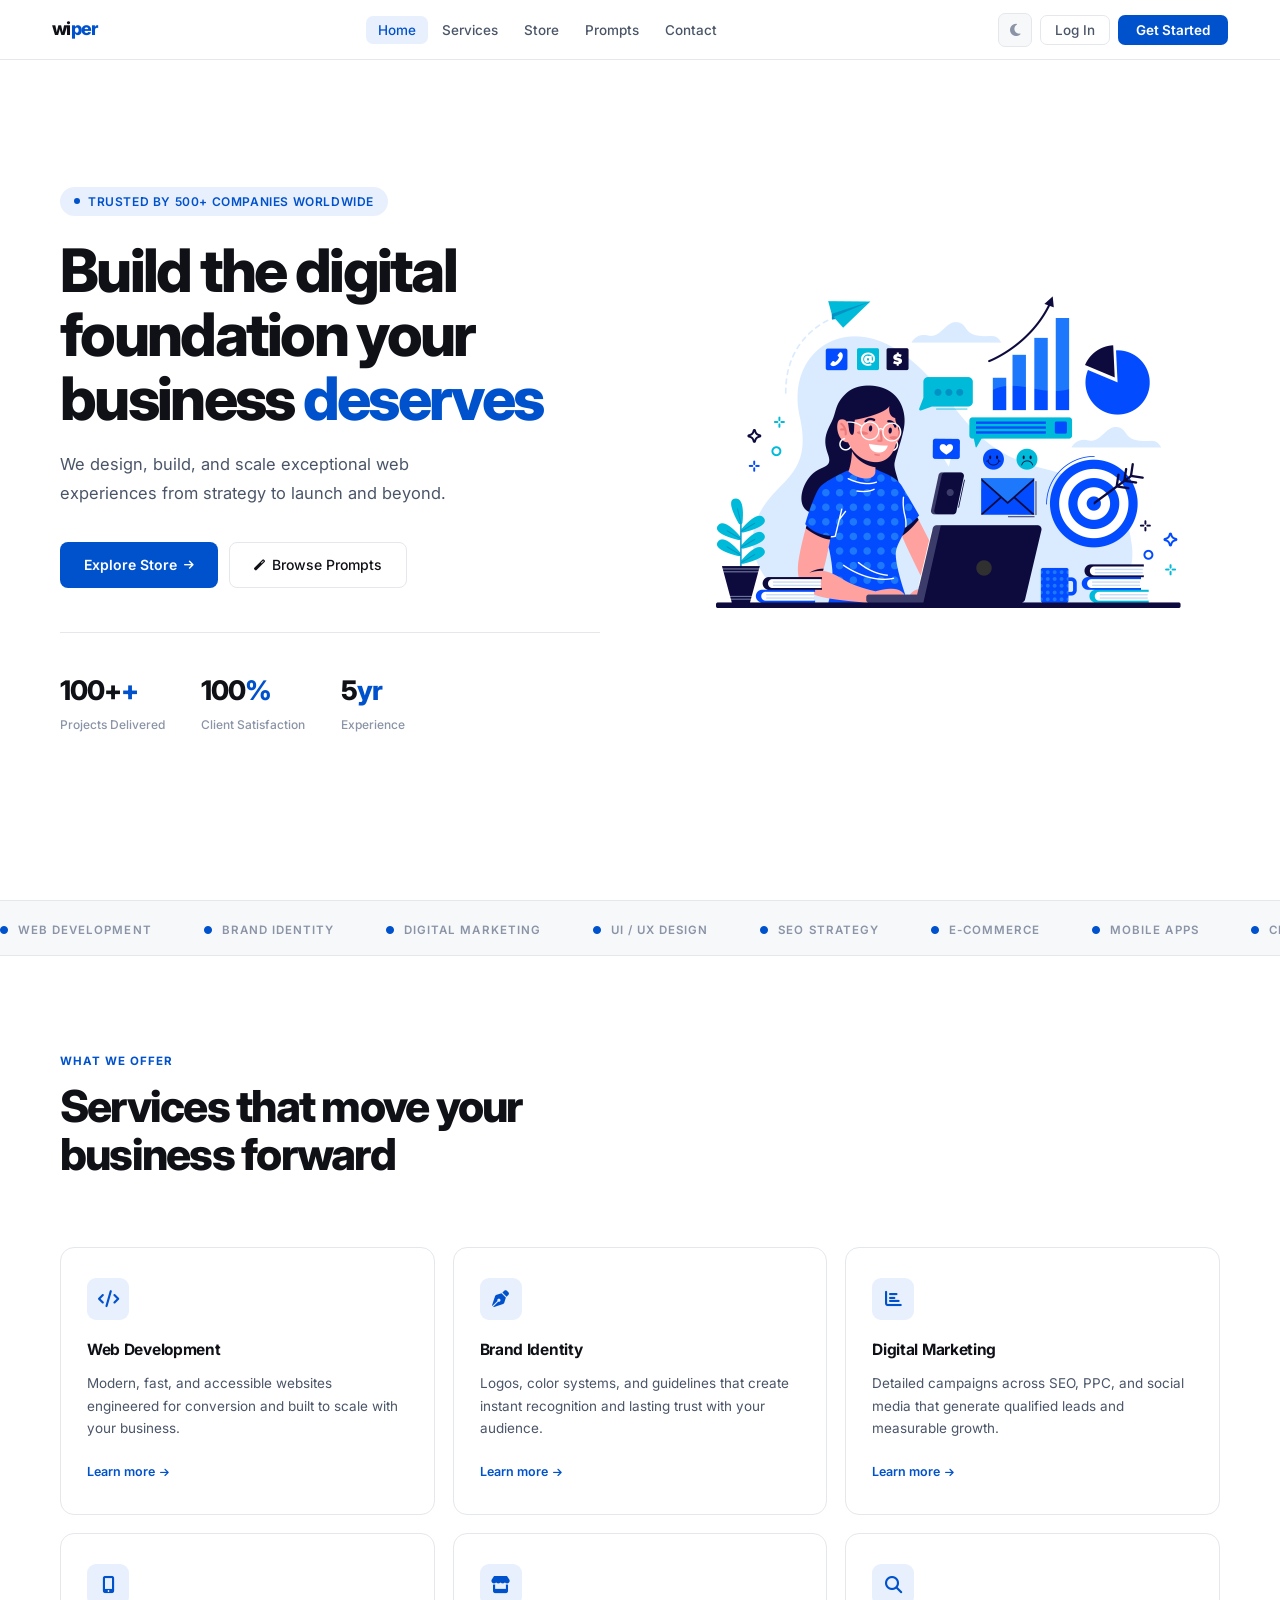
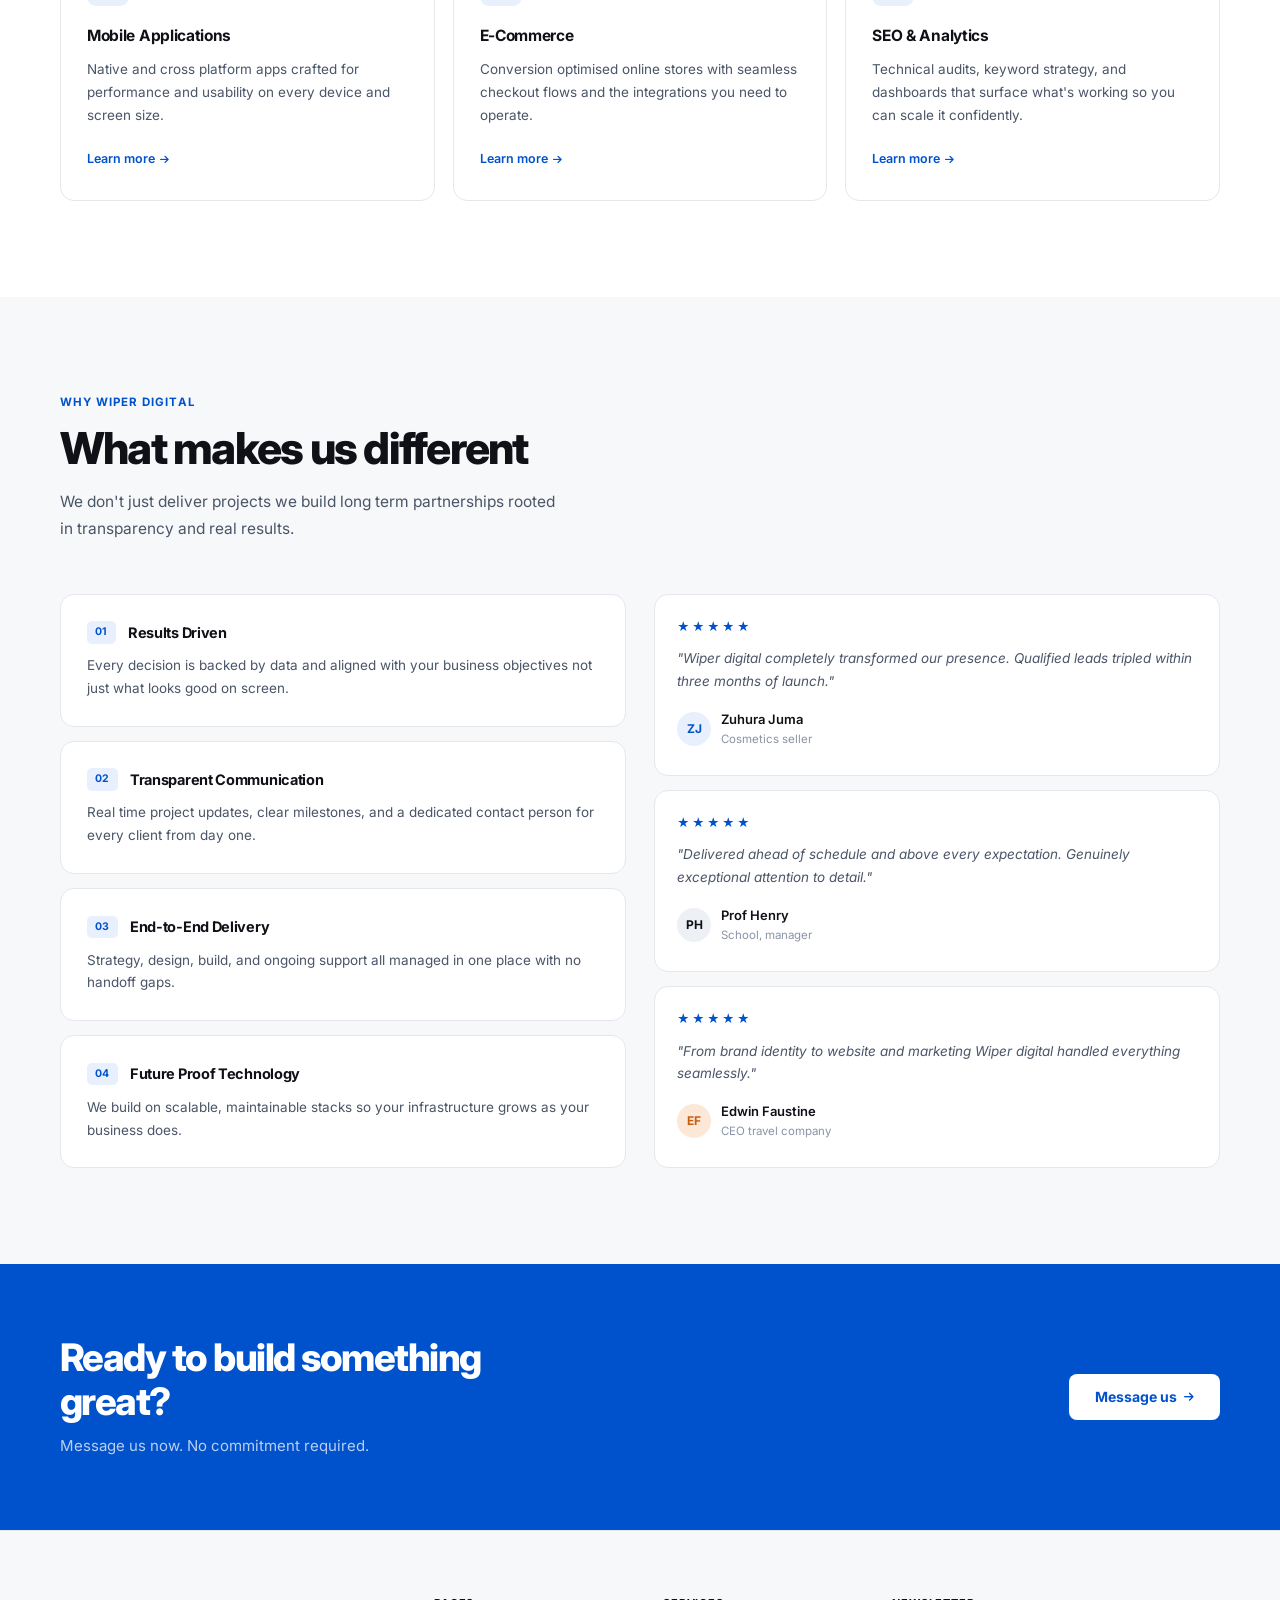
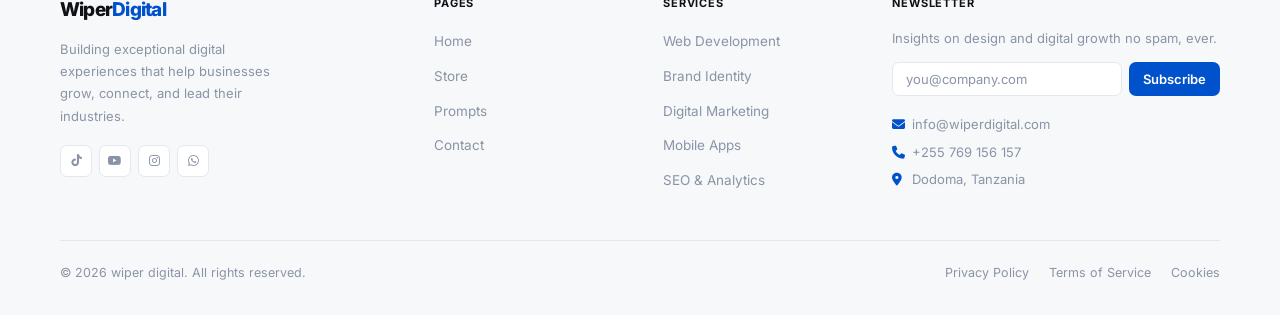
==== index.html @ 9b58d8a9 "Add files via upload is the digital marketing website in tanzania" ====
<!DOCTYPE html>
<html lang="en" data-theme="light">
<head>
<meta charset="UTF-8">
<meta name="viewport" content="width=device-width, initial-scale=1.0">
<title>Wiper digital Build Your Digital Future</title>
<link href="https://fonts.googleapis.com/css2?family=Inter:wght@300;400;500;600;700;800&display=swap" rel="stylesheet">
<link rel="stylesheet" href="https://cdnjs.cloudflare.com/ajax/libs/font-awesome/6.5.0/css/all.min.css">
<style>
:root{--bg:#ffffff;--bg-2:#f7f8fa;--bg-3:#edf0f4;--surface:#ffffff;--border:#e4e7ec;--text:#0f1117;--text-2:#4a5568;--text-3:#8a94a6;--accent:#0052cc;--accent-h:#0041a8;--accent-lt:#e8f0fe;--shadow-sm:0 1px 3px rgba(0,0,0,0.07),0 4px 12px rgba(0,0,0,0.04);--shadow-md:0 4px 24px rgba(0,0,0,0.09);--radius:10px;--radius-lg:14px;}
[data-theme="dark"]{--bg:#0c0d10;--bg-2:#13151a;--bg-3:#1c1f28;--surface:#161820;--border:#252830;--text:#eef0f4;--text-2:#9aa3b2;--text-3:#5a6272;--accent:#4d8eff;--accent-h:#6ba0ff;--accent-lt:rgba(77,142,255,0.1);--shadow-sm:0 1px 3px rgba(0,0,0,0.3);--shadow-md:0 4px 24px rgba(0,0,0,0.3);}
*,*::before,*::after{margin:0;padding:0;box-sizing:border-box;}html{scroll-behavior:smooth;}
body{font-family:'Inter',sans-serif;background:var(--bg);color:var(--text);line-height:1.6;transition:background .3s,color .3s;overflow-x:hidden;}
a{text-decoration:none;color:inherit;}ul{list-style:none;}
::-webkit-scrollbar{width:5px;}::-webkit-scrollbar-track{background:var(--bg-2);}::-webkit-scrollbar-thumb{background:var(--border);border-radius:10px;}
.navbar{position:fixed;top:0;left:0;right:0;z-index:1000;height:60px;display:flex;align-items:center;justify-content:space-between;padding:0 52px;background:rgba(255,255,255,0.88);backdrop-filter:blur(18px);-webkit-backdrop-filter:blur(18px);border-bottom:1px solid var(--border);transition:background .3s,border-color .3s;}
[data-theme="dark"] .navbar{background:rgba(12,13,16,0.88);}
.logo{font-size:18px;font-weight:800;letter-spacing:-.04em;color:var(--text);}.logo em{font-style:normal;color:var(--accent);}
.nav-links{display:flex;gap:2px;}
.nav-links a{font-size:13.5px;font-weight:500;color:var(--text-2);padding:6px 12px;border-radius:7px;transition:color .2s,background .2s;}
.nav-links a:hover,.nav-links a.active{color:var(--accent);background:var(--accent-lt);}
.nav-actions{display:flex;gap:8px;align-items:center;}
.btn-ghost{font-size:13.5px;font-weight:500;color:var(--text-2);padding:6px 14px;border-radius:7px;border:1px solid var(--border);background:transparent;cursor:pointer;transition:all .2s;font-family:'Inter',sans-serif;}
.btn-ghost:hover{color:var(--text);border-color:var(--text-3);}
.btn-solid{font-size:13.5px;font-weight:600;color:#fff;padding:7px 18px;border-radius:7px;background:var(--accent);border:none;cursor:pointer;transition:background .2s;font-family:'Inter',sans-serif;}
.btn-solid:hover{background:var(--accent-h);}
.theme-btn{width:34px;height:34px;border-radius:7px;border:1px solid var(--border);background:var(--bg-2);color:var(--text-3);display:flex;align-items:center;justify-content:center;cursor:pointer;font-size:14px;transition:all .2s;}
.theme-btn:hover{color:var(--accent);border-color:var(--accent);background:var(--accent-lt);}
.hamburger{display:none;background:none;border:none;font-size:20px;color:var(--text);cursor:pointer;padding:7px;border-radius:7px;}
.hamburger:hover{background:var(--bg-2);}
.mob-overlay{display:none;position:fixed;inset:0;background:rgba(0,0,0,0.4);backdrop-filter:blur(4px);z-index:1998;}
.mob-overlay.on{display:block;}
.mob-menu{position:fixed;top:0;right:-100%;width:272px;height:100%;background:var(--surface);border-left:1px solid var(--border);padding:22px 20px;z-index:1999;transition:right .35s cubic-bezier(.77,0,.175,1);}
.mob-menu.on{right:0;}
.mob-head{display:flex;justify-content:space-between;align-items:center;margin-bottom:28px;}
.mob-close{background:none;border:none;font-size:18px;color:var(--text-3);cursor:pointer;}
.mob-menu 
nav a{display:block;padding:11px 0;font-size:14.5px;font-weight:500;color:var(--text-2);border-bottom:1px solid var(--border);transition:color .2s,padding-left .2s;}
.mob-menu nav a:hover{color:var(--accent);padding-left:6px;}
.mob-auth{margin-top:22px;display:flex;flex-direction:column;gap:10px;}
.mob-auth .btn-ghost,.mob-auth .btn-solid{width:100%;text-align:center;padding:11px;}
.hero-wrap{min-height:100vh;display:flex;align-items:center;padding:90px 52px 70px;}
.hero-inner{max-width:1160px;margin:0 auto;display:flex;align-items:center;gap:72px;width:100%;}
.hero-text{flex:1;max-width:540px;}
.hero-badge{display:inline-flex;align-items:center;gap:8px;font-size:12px;font-weight:600;letter-spacing:.05em;text-transform:uppercase;color:var(--accent);background:var(--accent-lt);border-radius:50px;padding:5px 14px;margin-bottom:22px;}
.hero-badge span{width:6px;height:6px;border-radius:50%;background:var(--accent);animation:blink 1.6s infinite;}
@keyframes blink{0%,100%{opacity:1}50%{opacity:.25}}
.hero-text h1{font-size:clamp(36px,4.8vw,60px);font-weight:800;letter-spacing:-.045em;line-height:1.07;margin-bottom:20px;}
.hero-text h1 span{color:var(--accent);}
.hero-text p{font-size:16.5px;color:var(--text-2);line-height:1.75;max-width:430px;margin-bottom:34px;}
.hero-btns{display:flex;gap:11px;flex-wrap:wrap;}
.btn-primary{display:inline-flex;align-items:center;gap:7px;padding:11px 24px;background:var(--accent);color:#fff;font-size:14px;font-weight:600;border-radius:8px;border:none;cursor:pointer;font-family:'Inter',sans-serif;transition:background .2s,transform .2s,box-shadow .2s;}
.btn-primary:hover{background:var(--accent-h);transform:translateY(-1px);box-shadow:0 6px 20px rgba(0,82,204,.22);}
.btn-primary i{font-size:11px;transition:transform .2s;}
.btn-primary:hover i{transform:translateX(3px);}
.btn-outline{display:inline-flex;align-items:center;gap:7px;padding:11px 24px;background:transparent;color:var(--text);font-size:14px;font-weight:500;border-radius:8px;border:1.5px solid var(--border);cursor:pointer;font-family:'Inter',sans-serif;transition:border-color .2s,background .2s;}
.btn-outline:hover{border-color:var(--text-3);background:var(--bg-2);}
.hero-proof{display:flex;gap:36px;margin-top:44px;padding-top:36px;border-top:1px solid var(--border);flex-wrap:wrap;}
.proof-num{font-size:27px;font-weight:800;letter-spacing:-.04em;}.proof-num em{font-style:normal;color:var(--accent);}
.proof-lbl{font-size:12px;color:var(--text-3);font-weight:500;margin-top:2px;}
.hero-visual{flex:1;display:flex;justify-content:center;}.hero-svg{width:100%;max-width:500px;}
.marquee-bar{background:var(--bg-2);border-top:1px solid var(--border);border-bottom:1px solid var(--border);padding:14px 0;overflow:hidden;}
.m-track{display:inline-flex;gap:52px;white-space:nowrap;animation:marquee 26s linear infinite;}
.m-item{display:inline-flex;align-items:center;gap:9px;font-size:11.5px;font-weight:600;letter-spacing:.09em;text-transform:uppercase;color:var(--text-3);}
.m-item i{color:var(--accent);font-size:8px;}
@keyframes marquee{from{transform:translateX(0)}to{transform:translateX(-50%)}}
section{padding:96px 52px;}.wrap{max-width:1160px;margin:0 auto;}
.eyebrow{font-size:11.5px;font-weight:700;letter-spacing:.09em;text-transform:uppercase;color:var(--accent);margin-bottom:12px;}
.sec-h{font-size:clamp(28px,3.5vw,44px);font-weight:800;letter-spacing:-.04em;line-height:1.1;margin-bottom:16px;}
.sec-p{font-size:15.5px;color:var(--text-2);line-height:1.75;max-width:500px;}
.services{background:var(--bg);}
.svc-head{display:flex;justify-content:space-between;align-items:flex-end;margin-bottom:52px;gap:24px;flex-wrap:wrap;}
.svc-head .sec-p{max-width:320px;text-align:right;}
.svc-grid{display:grid;grid-template-columns:repeat(3,1fr);gap:18px;}
.svc-card{background:var(--surface);border:1px solid var(--border);border-radius:var(--radius-lg);padding:30px 26px;transition:box-shadow .25s,border-color .25s,transform .25s;}
.svc-card:hover{transform:translateY(-3px);box-shadow:var(--shadow-md);border-color:var(--accent);}
.svc-icon{width:42px;height:42px;border-radius:9px;background:var(--accent-lt);display:flex;align-items:center;justify-content:center;font-size:17px;color:var(--accent);margin-bottom:18px;}
.svc-card h3{font-size:15.5px;font-weight:700;letter-spacing:-.02em;margin-bottom:9px;}
.svc-card p{font-size:13.5px;color:var(--text-2);line-height:1.7;margin-bottom:18px;}
.svc-lnk{font-size:12.5px;font-weight:600;color:var(--accent);display:inline-flex;align-items:center;gap:5px;transition:gap .2s;}
.svc-lnk:hover{gap:9px;}.svc-lnk i{font-size:10px;}
.why{background:var(--bg-2);}
.why-body{display:grid;grid-template-columns:1fr 1fr;gap:28px;margin-top:52px;}
.why-cards{display:flex;flex-direction:column;gap:14px;}
.why-card{background:var(--surface);border:1px solid var(--border);border-radius:var(--radius-lg);padding:26px;transition:box-shadow .25s,border-color .25s;}
.why-card:hover{box-shadow:var(--shadow-md);border-color:var(--accent);}
.why-top{display:flex;align-items:center;gap:12px;margin-bottom:10px;}
.why-badge{font-size:10.5px;font-weight:700;color:var(--accent);background:var(--accent-lt);border-radius:5px;padding:3px 8px;letter-spacing:.04em;}
.why-card h3{font-size:14.5px;font-weight:700;letter-spacing:-.02em;}
.why-card p{font-size:13.5px;color:var(--text-2);line-height:1.7;}
.t-col{display:flex;flex-direction:column;gap:14px;}
.t-card{background:var(--surface);border:1px solid var(--border);border-radius:var(--radius-lg);padding:22px;flex:1;transition:box-shadow .25s;}
.t-card:hover{box-shadow:var(--shadow-md);}
.t-stars{color:var(--accent);font-size:12px;letter-spacing:2px;margin-bottom:11px;}
.t-card blockquote{font-size:13.5px;color:var(--text-2);line-height:1.7;font-style:italic;margin-bottom:16px;}
.t-author{display:flex;gap:10px;align-items:center;}
.t-av{width:34px;height:34px;border-radius:50%;background:var(--accent-lt);display:flex;align-items:center;justify-content:center;font-size:12px;font-weight:700;color:var(--accent);flex-shrink:0;}
.t-name{font-size:13px;font-weight:600;}.t-role{font-size:11.5px;color:var(--text-3);}
.why-chart{background:var(--accent-lt);border:1px solid transparent;border-radius:var(--radius-lg);padding:22px;display:flex;align-items:center;justify-content:center;}
.cta-band{background:var(--accent);padding:72px 52px;}
.cta-inner{max-width:1160px;margin:0 auto;display:flex;align-items:center;justify-content:space-between;gap:32px;flex-wrap:wrap;}
.cta-inner h2{font-size:clamp(24px,3vw,38px);font-weight:800;letter-spacing:-.04em;color:#fff;line-height:1.15;max-width:480px;}
.cta-inner p{font-size:15px;color:rgba(255,255,255,.72);margin-top:10px;}
.btn-white{display:inline-flex;align-items:center;gap:7px;padding:12px 26px;background:#fff;color:var(--accent);font-size:14px;font-weight:700;border-radius:8px;border:none;cursor:pointer;font-family:'Inter',sans-serif;flex-shrink:0;transition:transform .2s,box-shadow .2s;}
.btn-white:hover{transform:translateY(-2px);box-shadow:0 8px 24px rgba(0,0,0,.15);}.btn-white i{font-size:11px;}
footer{background:var(--bg-2);border-top:1px solid var(--border);padding:64px 52px 32px;}
.footer-grid{max-width:1160px;margin:0 auto;display:grid;grid-template-columns:1.8fr 1fr 1fr 1.5fr;gap:48px;padding-bottom:48px;border-bottom:1px solid var(--border);}
.footer-brand .logo{font-size:19px;margin-bottom:13px;}
.footer-brand p{font-size:13px;color:var(--text-3);line-height:1.7;max-width:230px;margin-bottom:18px;}
.socials{display:flex;gap:7px;}
.soc-btn{width:32px;height:32px;border-radius:7px;border:1px solid var(--border);background:var(--bg);color:var(--text-3);font-size:12px;display:flex;align-items:center;justify-content:center;cursor:pointer;transition:all .2s;}
.soc-btn:hover{color:var(--accent);border-color:var(--accent);background:var(--accent-lt);}
.f-col h4{font-size:11px;font-weight:700;letter-spacing:.08em;text-transform:uppercase;color:var(--text);margin-bottom:16px;}
.f-col ul{display:flex;flex-direction:column;gap:9px;}
.f-col a{font-size:13.5px;color:var(--text-3);transition:color .2s;}.f-col a:hover{color:var(--accent);}
.nl-row{display:flex;gap:7px;margin-top:4px;}
.nl-row input{flex:1;padding:8px 13px;background:var(--bg);border:1px solid var(--border);border-radius:7px;font-family:'Inter',sans-serif;font-size:13px;color:var(--text);outline:none;transition:border-color .2s;}
.nl-row input::placeholder{color:var(--text-3);}.nl-row input:focus{border-color:var(--accent);}
.nl-row button{padding:8px 14px;background:var(--accent);color:#fff;border:none;border-radius:7px;font-family:'Inter',sans-serif;font-size:13px;font-weight:600;cursor:pointer;transition:background .2s;white-space:nowrap;}
.nl-row button:hover{background:var(--accent-h);}
.f-contact{margin-top:18px;display:flex;flex-direction:column;gap:7px;}
.f-contact span{font-size:13px;color:var(--text-3);display:flex;align-items:center;gap:8px;}
.f-contact i{color:var(--accent);width:12px;}
.footer-bot{max-width:1160px;margin:22px auto 0;display:flex;justify-content:space-between;align-items:center;flex-wrap:wrap;gap:12px;}
.footer-bot p{font-size:12.5px;color:var(--text-3);}
.f-legal{display:flex;gap:20px;}.f-legal a{font-size:12.5px;color:var(--text-3);transition:color .2s;}.f-legal a:hover{color:var(--accent);}
.back-top{position:fixed;bottom:26px;right:26px;width:38px;height:38px;border-radius:9px;background:var(--accent);color:#fff;display:flex;align-items:center;justify-content:center;font-size:13px;cursor:pointer;z-index:500;border:none;opacity:0;transform:translateY(10px);transition:all .3s;box-shadow:0 4px 12px rgba(0,82,204,.28);}
.back-top.on{opacity:1;transform:translateY(0);}.back-top:hover{background:var(--accent-h);}
.rev{opacity:0;transform:translateY(26px);transition:opacity .6s ease,transform .6s ease;}.rev.in{opacity:1;transform:translateY(0);}
@media(max-width:1040px){.svc-grid{grid-template-columns:repeat(2,1fr);}.why-body{grid-template-columns:1fr;}.footer-grid{grid-template-columns:1fr 1fr;}}
@media(max-width:760px){.navbar{padding:0 18px;}.nav-links,.nav-actions .btn-ghost,.nav-actions .btn-solid{display:none;}.hamburger{display:block;}section{padding:72px 18px;}.cta-band{padding:56px 18px;}footer{padding:56px 18px 28px;}.hero-wrap{padding:90px 18px 64px;min-height:auto;}.hero-inner{flex-direction:column;gap:36px;}.hero-visual{order:-1;}.hero-svg{max-width:300px;}.hero-text h1{font-size:34px;}.svc-grid{grid-template-columns:1fr;}.svc-head{flex-direction:column;}.svc-head .sec-p{text-align:left;}.footer-grid{grid-template-columns:1fr;gap:32px;}.footer-bot{flex-direction:column;text-align:center;}}

.hero-img {
  width: 100%;
  max-width: 500px;
  height: auto;
  display: block;
}

</style>
</head>
<body>

<button class="back-top" id="btt" onclick="window.scrollTo({top:0,behavior:'smooth'})"><i class="fas fa-arrow-up"></i></button>
<div class="mob-overlay" id="mobOv" onclick="closeMenu()"></div>
<div class="mob-menu" id="mobM">
  <div class="mob-head"><div class="logo">wi<em>per</em></div><button class="mob-close" onclick="closeMenu()"><i class="fas fa-times"></i></button></div>
  <nav>
    <a href="index.html" onclick="closeMenu()">Home</a>
        <a href="services.html" >Services</a>
    <a href="store.html" onclick="closeMenu()">Store</a>
    <a href="prompts.html" onclick="closeMenu()">Prompts</a>
    <a href="contact.html" onclick="closeMenu()">Contact</a>
  </nav>
  <div class="mob-auth"><button class="btn-ghost">Log In</button><button class="btn-solid">Get Started</button></div>
</div>

<nav class="navbar" id="top">
  <div class="logo">wi<em>per</em></div>
  <ul class="nav-links">
    <li><a href="index.html">Home</a></li>
    <li><a href="services.html">Services</a></li>
    <li><a href="store.html">Store</a></li>
    <li><a href="prompts.html">Prompts</a></li>
    <li><a href="contact.html">Contact</a></li>
  </ul>
  <div class="nav-actions">
    <button class="theme-btn" id="tBtn"><i class="fas fa-moon" id="tIco"></i></button>
    <button class="btn-ghost">Log In</button>
    <button class="btn-solid">Get Started</button>
    <button class="hamburger" onclick="openMenu()"><i class="fas fa-bars"></i></button>
  </div>
</nav>

<div class="hero-wrap">
  <div class="hero-inner">
    <div class="hero-text">
      <div class="hero-badge"><span></span>Trusted by 500+ companies worldwide</div>
      <h1>Build the digital foundation your business <span>deserves</span></h1>
      <p>We design, build, and scale exceptional web experiences from strategy to launch and beyond.</p>
      <div class="hero-btns">
        <a href="store.html" class="btn-primary">Explore Store <i class="fas fa-arrow-right"></i></a>
        <a href="prompts.html" class="btn-outline"><i class="fas fa-magic" style="font-size:11px;"></i> Browse Prompts</a>
      </div>
      <div class="hero-proof">
        <div><div class="proof-num">100+<em>+</em></div><div class="proof-lbl">Projects Delivered</div></div>
        <div><div class="proof-num">100<em>%</em></div><div class="proof-lbl">Client Satisfaction</div></div>
        <div><div class="proof-num">5<em>yr</em></div><div class="proof-lbl">Experience</div></div>
      </div>
    </div>
   <div class="hero-visual">
  <img src="PHOTO/hero03.png" alt="Hero Image" class="hero-img">
</div>
  </div>
</div>

<div class="marquee-bar">
  <div class="m-track">
    <span class="m-item"><i class="fas fa-circle"></i>Web Development</span><span class="m-item"><i class="fas fa-circle"></i>Brand Identity</span><span class="m-item"><i class="fas fa-circle"></i>Digital Marketing</span><span class="m-item"><i class="fas fa-circle"></i>UI / UX Design</span><span class="m-item"><i class="fas fa-circle"></i>SEO Strategy</span><span class="m-item"><i class="fas fa-circle"></i>E-Commerce</span><span class="m-item"><i class="fas fa-circle"></i>Mobile Apps</span><span class="m-item"><i class="fas fa-circle"></i>Cloud Solutions</span>
    <span class="m-item"><i class="fas fa-circle"></i>Web Development</span><span class="m-item"><i class="fas fa-circle"></i>Brand Identity</span><span class="m-item"><i class="fas fa-circle"></i>Digital Marketing</span><span class="m-item"><i class="fas fa-circle"></i>UI / UX Design</span><span class="m-item"><i class="fas fa-circle"></i>SEO Strategy</span><span class="m-item"><i class="fas fa-circle"></i>E-Commerce</span><span class="m-item"><i class="fas fa-circle"></i>Mobile Apps</span><span class="m-item"><i class="fas fa-circle"></i>Cloud Solutions</span>
  </div>
</div>

<section class="services" id="services">
  <div class="wrap">
    <div class="svc-head">
      <div><div class="eyebrow rev">What We Offer</div><h2 class="sec-h rev">Services that move your<br>business forward</h2></div>
    </div>
    <div class="svc-grid">
      <div class="svc-card rev"><div class="svc-icon"><i class="fas fa-code"></i></div><h3>Web Development</h3><p>Modern, fast, and accessible websites engineered for conversion and built to scale with your business.</p><a href="web-development.html" class="svc-lnk">Learn more <i class="fas fa-arrow-right"></i></a></div>
      <div class="svc-card rev" style="transition-delay:.07s"><div class="svc-icon"><i class="fas fa-pen-nib"></i></div><h3>Brand Identity</h3><p>Logos, color systems, and guidelines that create instant recognition and lasting trust with your audience.</p><a href="brand-identity.html" class="svc-lnk">Learn more <i class="fas fa-arrow-right"></i></a></div>

      <div class="svc-card rev" style="transition-delay:.14s"><div class="svc-icon"><i class="fas fa-chart-bar"></i></div><h3>Digital Marketing</h3><p>Detailed campaigns across SEO, PPC, and social media that generate qualified leads and measurable growth.</p><a href="digital-marketing.html" class="svc-lnk">Learn more <i class="fas fa-arrow-right"></i></a></div>

      <div class="svc-card rev" style="transition-delay:.07s"><div class="svc-icon"><i class="fas fa-mobile-alt"></i></div><h3>Mobile Applications</h3><p>Native and cross platform apps crafted for performance and usability on every device and screen size.</p><a href="mobile-applications.html" class="svc-lnk">Learn more <i class="fas fa-arrow-right"></i></a></div>

      <div class="svc-card rev" style="transition-delay:.14s"><div class="svc-icon"><i class="fas fa-store"></i></div><h3>E-Commerce</h3><p>Conversion optimised online stores with seamless checkout flows and the integrations you need to operate.</p><a href="ecommerce.html" class="svc-lnk">Learn more <i class="fas fa-arrow-right"></i></a></div>
      <div class="svc-card rev" style="transition-delay:.21s"><div class="svc-icon"><i class="fas fa-search"></i></div>

      <h3>SEO & Analytics</h3><p>Technical audits, keyword strategy, and dashboards that surface what's working so you can scale it confidently.</p><a href="seo-analytics.html" class="svc-lnk">Learn more <i class="fas fa-arrow-right"></i></a></div>
    </div>
  </div>
</section>

<section class="why">
  <div class="wrap">
    <div class="eyebrow rev">Why Wiper digital</div>
    <h2 class="sec-h rev">What makes us different</h2>
    <p class="sec-p rev">We don't just deliver projects we build long term partnerships rooted in transparency and real results.</p>
    <div class="why-body">
      <div class="why-cards">
        <div class="why-card rev"><div class="why-top"><span class="why-badge">01</span><h3>Results Driven</h3></div><p>Every decision is backed by data and aligned with your business objectives not just what looks good on screen.</p></div>
        <div class="why-card rev" style="transition-delay:.08s"><div class="why-top"><span class="why-badge">02</span><h3>Transparent Communication</h3></div><p>Real time project updates, clear milestones, and a dedicated contact person for every client from day one.</p></div>
        <div class="why-card rev" style="transition-delay:.16s"><div class="why-top"><span class="why-badge">03</span><h3>End-to-End Delivery</h3></div><p>Strategy, design, build, and ongoing support all managed in one place with no handoff gaps.</p></div>
        <div class="why-card rev" style="transition-delay:.24s"><div class="why-top"><span class="why-badge">04</span><h3>Future Proof Technology</h3></div><p>We build on scalable, maintainable stacks so your infrastructure grows as your business does.</p></div>
      </div>
      <div class="t-col">
        <div class="t-card rev"><div class="t-stars">★★★★★</div><blockquote>"Wiper digital completely transformed our presence. Qualified leads tripled within three months of launch."</blockquote><div class="t-author"><div class="t-av">ZJ</div><div><div class="t-name">Zuhura Juma</div><div class="t-role">Cosmetics seller</div></div></div></div>
        <div class="t-card rev" style="transition-delay:.1s"><div class="t-stars">★★★★★</div><blockquote>"Delivered ahead of schedule and above every expectation. Genuinely exceptional attention to detail."</blockquote><div class="t-author"><div class="t-av" style="background:var(--bg-3);color:var(--text);">PH</div><div><div class="t-name">Prof Henry</div><div class="t-role">School, manager</div></div></div></div>
        <div class="t-card rev" style="transition-delay:.2s"><div class="t-stars">★★★★★</div><blockquote>"From brand identity to website and marketing Wiper digital handled everything seamlessly."</blockquote><div class="t-author"><div class="t-av" style="background:#fde8d8;color:#c45e10;">EF</div><div><div class="t-name">Edwin Faustine</div><div class="t-role">CEO travel company</div></div></div></div>
      </div>
    </div>
  </div>
</section>

<div class="cta-band rev">
  <div class="cta-inner">
    <div><h2>Ready to build something great?</h2><p>Message us now. No commitment required.</p></div>
    <a href="https://wa.me/255769156157" class="btn-white">Message us <i class="fas fa-arrow-right"></i></a>
  </div>
</div>

<footer id="footer">
  <div class="footer-grid">
    <div class="footer-brand"><div class="logo">Wiper<em>Digital</em></div><p>Building exceptional digital experiences that help businesses grow, connect, and lead their industries.</p><div class="socials"><a href="#" class="soc-btn"><i class="fab fa-tiktok"></i></a><a href="#" class="soc-btn"><i class="fab fa-youtube"></i></a><a href="#" class="soc-btn"><i class="fab fa-instagram"></i></a><a href="#" class="soc-btn"><i class="fab fa-whatsapp"></i></a></div></div>
    <div class="f-col"><h4>Pages</h4><ul><li><a href="index.html">Home</a></li><li><a href="store.html">Store</a></li><li><a href="prompts.html">Prompts</a></li><li><a href="contact.html">Contact</a></li></ul></div>
    <div class="f-col"><h4>Services</h4><ul><li><a href="web-development.html">Web Development</a></li><li><a href="brand-identity.html">Brand Identity</a></li><li><a href="digital-marketing.html">Digital Marketing</a></li><li><a href="mobile-applications.html">Mobile Apps</a></li><li><a href="seo-analytics.html">SEO & Analytics</a></li></ul></div>
    <div class="f-col"><h4>Newsletter</h4><p style="font-size:13px;color:var(--text-3);line-height:1.65;margin-bottom:12px;">Insights on design and digital growth no spam, ever.</p><div class="nl-row"><input type="email" placeholder="you@company.com"><button>Subscribe</button></div><div class="f-contact"><span><i class="fas fa-envelope"></i>info@wiperdigital.com</span><span><i class="fas fa-phone"></i>+255 769 156 157</span><span><i class="fas fa-map-marker-alt"></i>Dodoma, Tanzania</span></div></div>
  </div>
  <div class="footer-bot"><p>© 2026 wiper digital. All rights reserved.</p><div class="f-legal"><a href="#">Privacy Policy</a><a href="#">Terms of Service</a><a href="#">Cookies</a></div></div>
</footer>

<script>
const html=document.documentElement,tBtn=document.getElementById('tBtn'),tIco=document.getElementById('tIco');
tBtn.addEventListener('click',()=>{const dark=html.getAttribute('data-theme')==='dark';html.setAttribute('data-theme',dark?'light':'dark');tIco.className=dark?'fas fa-moon':'fas fa-sun';});
function openMenu(){document.getElementById('mobM').classList.add('on');document.getElementById('mobOv').classList.add('on');}
function closeMenu(){document.getElementById('mobM').classList.remove('on');document.getElementById('mobOv').classList.remove('on');}
window.addEventListener('scroll',()=>document.getElementById('btt').classList.toggle('on',scrollY>400));
const io=new IntersectionObserver(e=>e.forEach(x=>{if(x.isIntersecting){x.target.classList.add('in');io.unobserve(x.target);}}),{threshold:.12});
document.querySelectorAll('.rev').forEach(el=>io.observe(el));
</script>
<script>
  const navLinks = document.querySelectorAll('.nav-links a');
  const currentPage = window.location.pathname.split("/").pop();

  navLinks.forEach(link => {
    if (link.getAttribute('href') === currentPage) {
      link.classList.add('active');
    }
  });
</script>
<script>
  const allLinks = document.querySelectorAll('.nav-links a, .mob-menu a');
  const currentPage = window.location.pathname.split("/").pop();

  allLinks.forEach(link => {
    if (link.getAttribute('href') === currentPage) {
      link.classList.add('active');
    }
  });
</script>
</body>
</html>
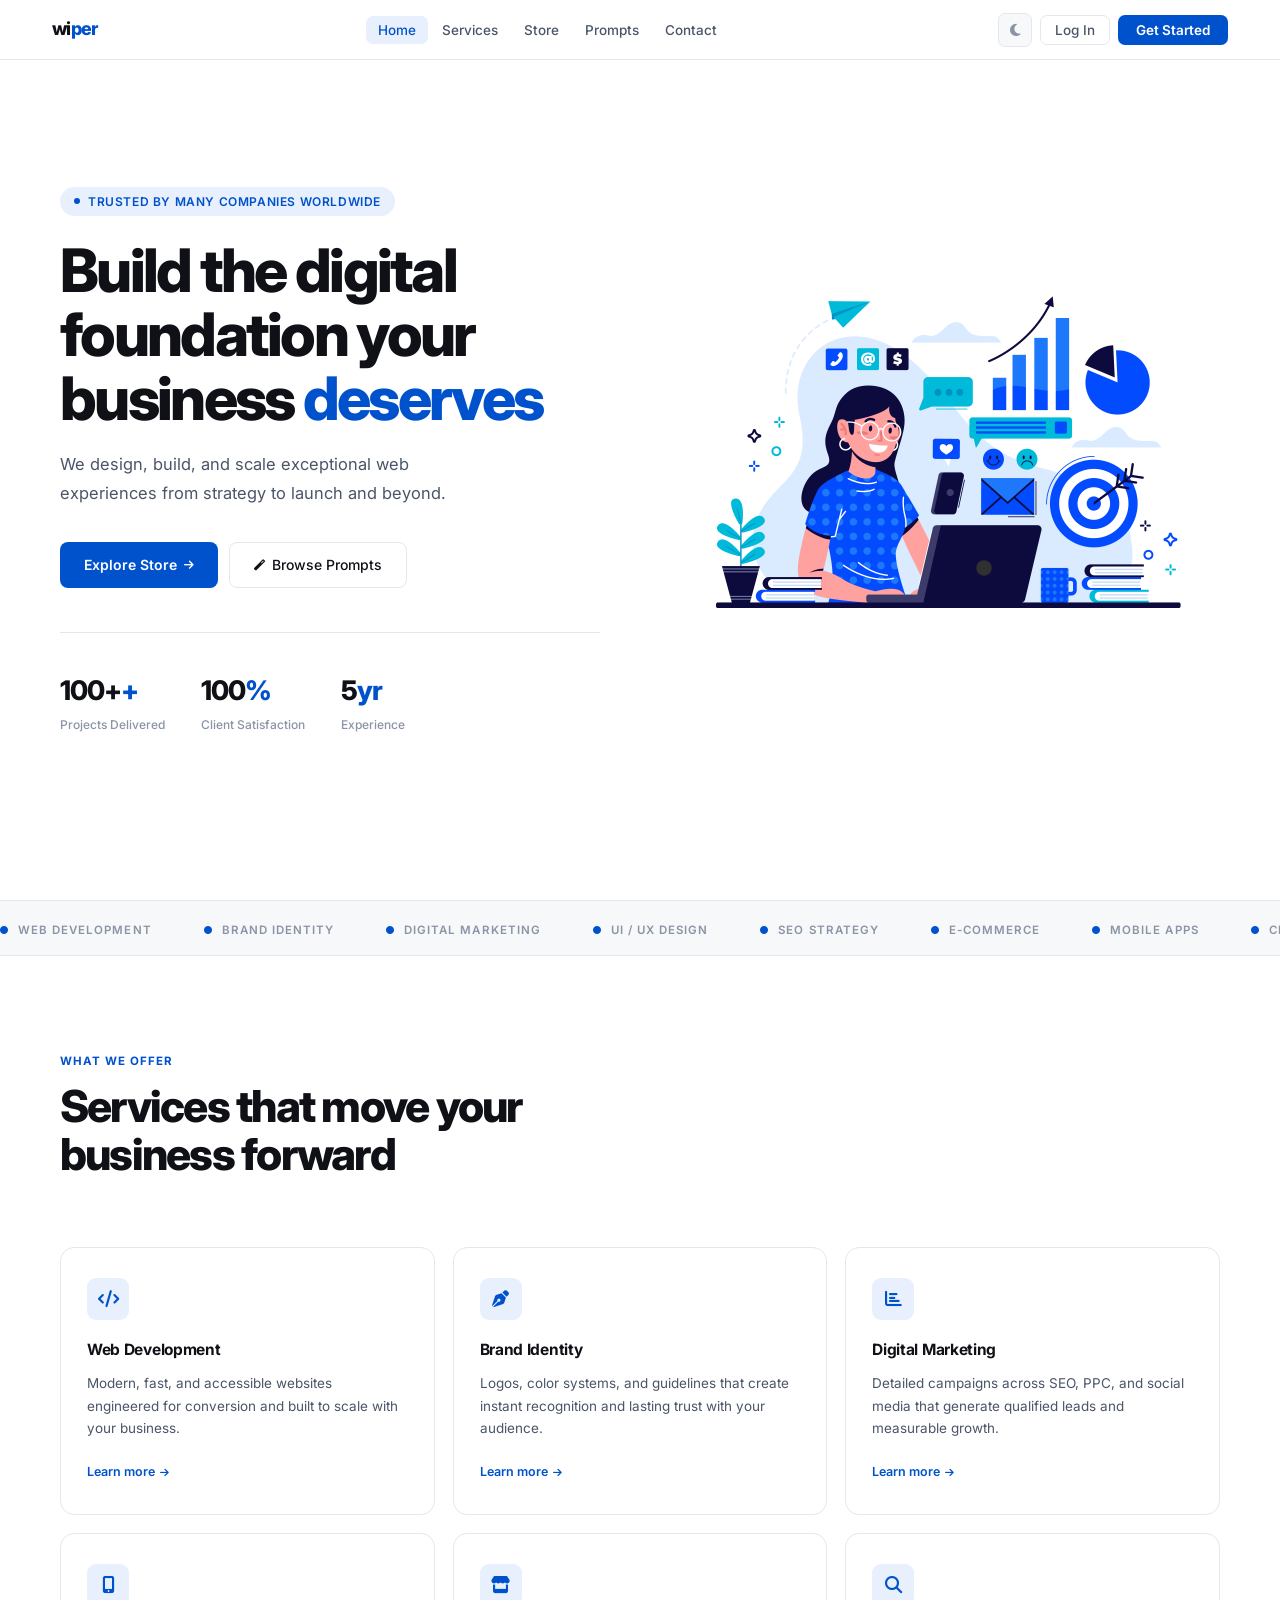
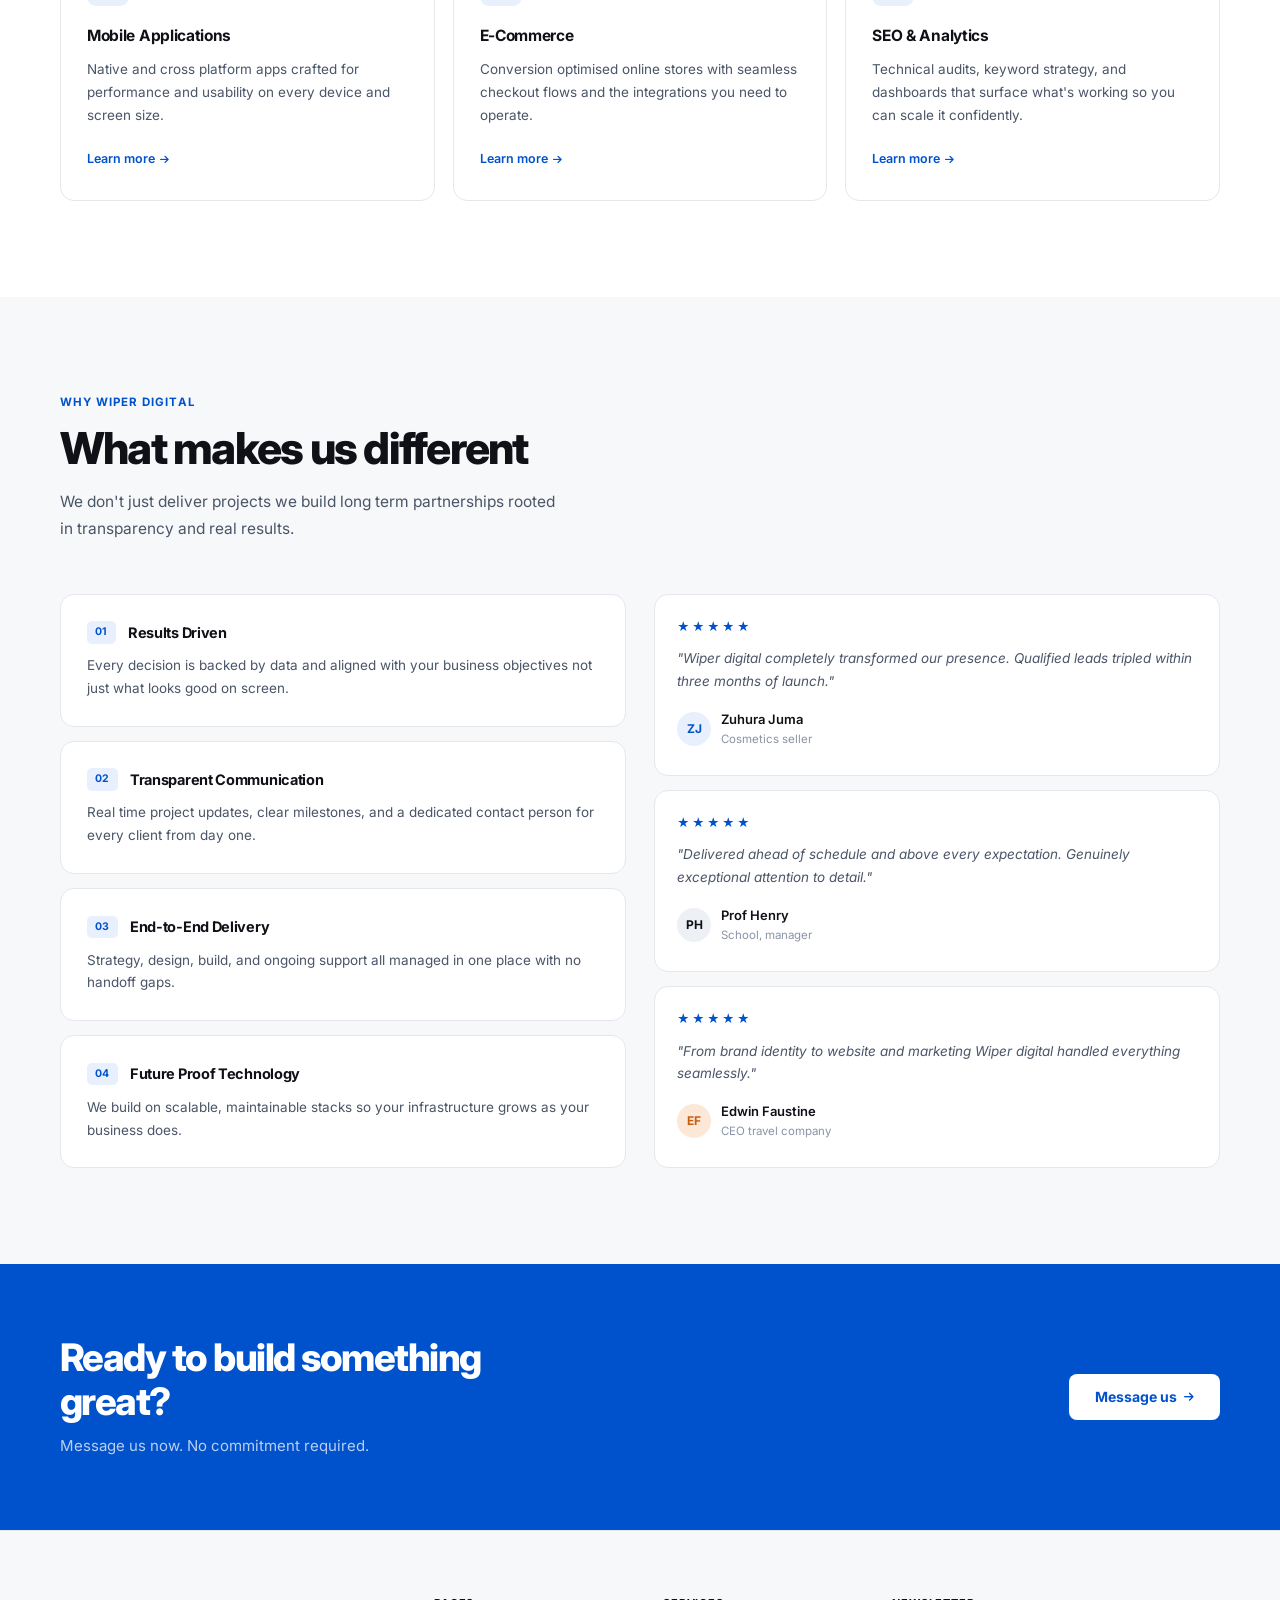
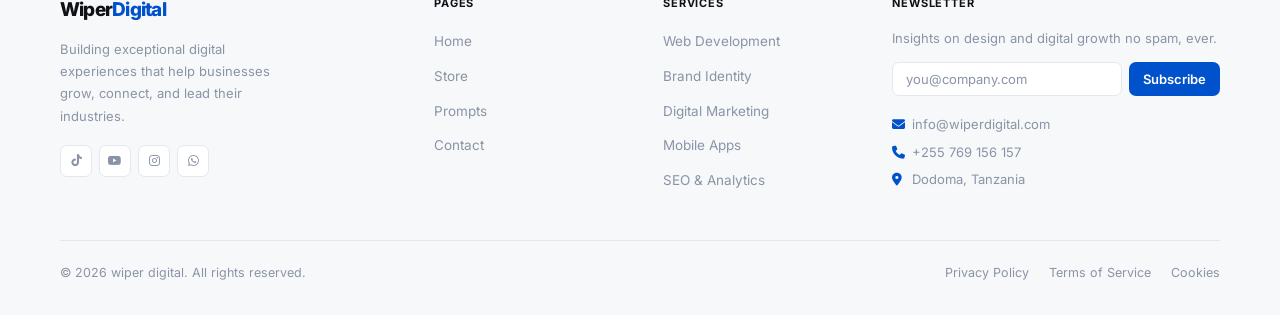
==== commit f6337630: "update 01 update 01" ====
--- a/index.html
+++ b/index.html
@@ -4,6 +4,7 @@
 <meta charset="UTF-8">
 <meta name="viewport" content="width=device-width, initial-scale=1.0">
 <title>Wiper digital Build Your Digital Future</title>
+<link rel="icon" type="image/png" href="favicon.png">
 <link href="https://fonts.googleapis.com/css2?family=Inter:wght@300;400;500;600;700;800&display=swap" rel="stylesheet">
 <link rel="stylesheet" href="https://cdnjs.cloudflare.com/ajax/libs/font-awesome/6.5.0/css/all.min.css">
 <style>
@@ -175,7 +176,7 @@
 <div class="hero-wrap">
   <div class="hero-inner">
     <div class="hero-text">
-      <div class="hero-badge"><span></span>Trusted by 500+ companies worldwide</div>
+      <div class="hero-badge"><span></span>Trusted by many companies worldwide</div>
       <h1>Build the digital foundation your business <span>deserves</span></h1>
       <p>We design, build, and scale exceptional web experiences from strategy to launch and beyond.</p>
       <div class="hero-btns">
